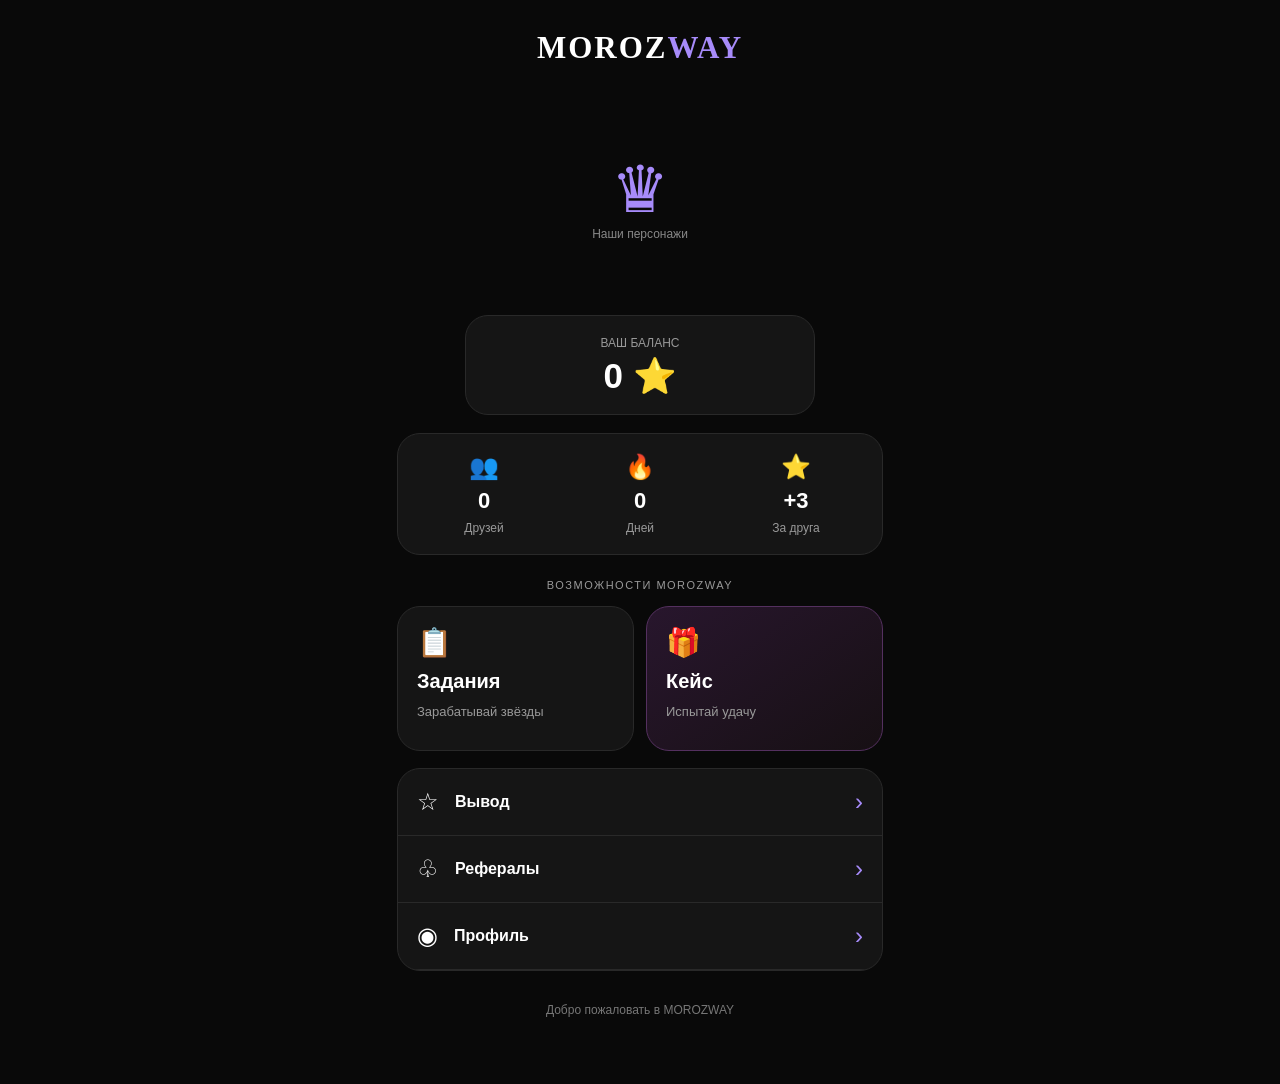
==== index.html @ a5d2dace "Fix GitHub Pages root" ====
<!DOCTYPE html>
<html lang="ru">
<head>
  <meta charset="UTF-8">
  <meta name="viewport" content="width=device-width, initial-scale=1">
  <meta name="theme-color" content="#090909">
  <title>MOROZWAY</title>
  <link rel="stylesheet" href="static/style.css">
</head>
<body>
  <main class="app">
    <header class="brand">MOROZ<span>WAY</span></header>

    <section class="hero">
      <img src="static/mascots.png" alt="MOROZWAY" onerror="this.style.display='none'">
      <div class="placeholder">♛<small>Наши персонажи</small></div>
    </section>

    <section class="balance card">
      <small>ВАШ БАЛАНС</small>
      <div class="amount">0 ⭐</div>
    </section>

    <section class="stats card">
      <div>👥<b>0</b><small>Друзей</small></div>
      <div>🔥<b>0</b><small>Дней</small></div>
      <div>⭐<b>+3</b><small>За друга</small></div>
    </section>

    <p class="section-title">ВОЗМОЖНОСТИ MOROZWAY</p>

    <section class="tiles">
      <button onclick="showSection('Задания')">
        📋<b>Задания</b><small>Зарабатывай звёзды</small>
      </button>
      <button onclick="showSection('Кейс')">
        🎁<b>Кейс</b><small>Испытай удачу</small>
      </button>
    </section>

    <section class="links card">
      <button onclick="showSection('Вывод')">☆ <b>Вывод</b><span>›</span></button>
      <button onclick="showSection('Рефералы')">♧ <b>Рефералы</b><span>›</span></button>
      <button onclick="showSection('Профиль')">◉ <b>Профиль</b><span>›</span></button>
    </section>

    <p id="notice">Добро пожаловать в MOROZWAY</p>
  </main>
  <script src="static/script.js"></script>
</body>
</html>
---- static/style.css ----
* {
  box-sizing: border-box;
}

body {
  margin: 0;
  background: #090909;
  color: #fff;
  font-family: -apple-system, BlinkMacSystemFont, sans-serif;
}

.app {
  max-width: 520px;
  margin: auto;
  padding: 22px 17px 35px;
}

.brand {
  text-align: center;
  font-family: Georgia, serif;
  font-size: 31px;
  font-weight: 900;
  letter-spacing: 2px;
  margin: 8px 0;
}

.brand span {
  color: #a78bfa;
}

.hero {
  height: 245px;
  position: relative;
  display: flex;
  justify-content: center;
  align-items: center;
}

.hero img {
  width: 100%;
  height: 100%;
  object-fit: contain;
  position: relative;
  z-index: 2;
}

.placeholder {
  position: absolute;
  color: #a78bfa;
  font-size: 65px;
  text-align: center;
}

.placeholder small {
  display: block;
  font-size: 12px;
  color: #888;
}

.card, .tiles button {
  background: #151515;
  border: 1px solid #292929;
  border-radius: 23px;
}

.balance {
  width: 72%;
  margin: -4px auto 18px;
  padding: 17px;
  text-align: center;
  position: relative;
  z-index: 3;
}

.balance small, .stats small {
  color: #999;
  font-size: 12px;
}

.amount {
  font-size: 35px;
  font-weight: 800;
  margin-top: 5px;
}

.stats {
  display: grid;
  grid-template-columns: repeat(3, 1fr);
  padding: 19px 8px;
  text-align: center;
}

.stats div {
  display: flex;
  flex-direction: column;
  align-items: center;
  gap: 7px;
  font-size: 24px;
}

.stats b {
  font-size: 22px;
}

.section-title {
  color: #999;
  font-size: 11px;
  text-align: center;
  margin: 24px 0 15px;
  letter-spacing: 1.5px;
}

.tiles {
  display: grid;
  grid-template-columns: 1fr 1fr;
  gap: 12px;
}

.tiles button {
  min-height: 145px;
  padding: 19px;
  color: white;
  text-align: left;
  display: flex;
  flex-direction: column;
  gap: 11px;
  font-size: 28px;
}

.tiles button b {
  font-size: 20px;
}

.tiles button small {
  color: #999;
  font-size: 13px;
}

.tiles button:last-child {
  background: linear-gradient(145deg, #28162d, #171014);
  border-color: #54305f;
}

.links {
  margin-top: 17px;
  overflow: hidden;
}

.links button {
  width: 100%;
  padding: 19px;
  display: flex;
  align-items: center;
  gap: 16px;
  color: white;
  background: transparent;
  border: 0;
  border-bottom: 1px solid #292929;
  text-align: left;
  font-size: 24px;
}

.links button b {
  font-size: 16px;
  flex: 1;
}

.links button span {
  color: #a78bfa;
}

#notice {
  text-align: center;
  color: #777;
  font-size: 12px;
  padding: 20px;
}

.case-screen {
  margin-top: 24px;
  padding: 22px;
  text-align: center;
}

.case-screen h2 {
  margin-top: 24px;
  letter-spacing: 2px;
}

.back-button {
  display: block;
  background: transparent;
  color: white;
  border: none;
  font-size: 15px;
}

.roulette {
  display: flex;
  gap: 12px;
  overflow: hidden;
  margin: 28px 0;
  padding: 18px 0;
  border-top: 1px solid #393044;
  border-bottom: 1px solid #393044;
}

.roulette-item {
  flex: 0 0 85px;
  padding: 24px 5px;
  border-radius: 14px;
  background: #211b2b;
  font-weight: bold;
}

.spinning {
  animation: caseSpin 2.5s ease-in-out;
}

@keyframes caseSpin {
  from { transform: translateX(0); }
  to { transform: translateX(-180px); }
}

.open-case-button {
  width: 100%;
  padding: 17px;
  border: none;
  border-radius: 14px;
  color: white;
  background: #7543bd;
  font-weight: bold;
  font-size: 15px;
}

/* MOROZWAY CASE */
.case-screen {
  display: none;
  position: relative;
  margin-top: 20px;
  padding: 18px 0;
  background: #090909;
  color: #fff;
  text-align: center;
}

.case-screen h2 {
  font-size: 28px;
  margin: 20px 0;
}

.case-back {
  position: absolute;
  left: 0;
  top: 0;
  width: 52px;
  height: 52px;
  border: 1px solid #542034;
  border-radius: 15px;
  background: #100d10;
  color: white;
  font-size: 32px;
}

.case-brand {
  text-align: left;
  font-family: Georgia, serif;
  font-size: 29px;
  font-weight: bold;
  margin-top: 45px;
}

.case-brand span {
  color: #a52c4e;
}

.case-balance {
  position: absolute;
  right: 0;
  top: 105px;
  border: 1px solid #662039;
  border-radius: 13px;
  padding: 12px 20px;
  font-size: 20px;
  font-weight: bold;
}

.case-cost {
  margin: 30px 0 24px;
  color: #bbb;
  font-size: 16px;
  font-weight: bold;
}

.case-roulette {
  position: relative;
  overflow: hidden;
  border: 1px solid #542034;
  border-radius: 25px;
  padding: 28px 0;
  background: linear-gradient(110deg, #10090d, #1d0d15, #10090d);
  box-shadow: inset 0 0 25px #000;
}

.case-track {
  display: flex;
  gap: 12px;
  width: max-content;
  transform: translateX(0);
}

.case-prize {
  width: 130px;
  height: 175px;
  flex-shrink: 0;
  border-radius: 22px;
  border: 1px solid #512333;
  border-bottom: 5px solid #9b294e;
  background: linear-gradient(145deg, #301720, #160e12);
  display: flex;
  flex-direction: column;
  align-items: center;
  justify-content: center;
  gap: 16px;
  font-size: 49px;
}

.case-prize small {
  color: white;
  font-size: 15px;
  font-weight: bold;
}

.case-pointer {
  position: absolute;
  z-index: 3;
  left: 50%;
  top: 12px;
  bottom: 12px;
  width: 3px;
  background: #fff;
  border-radius: 5px;
  box-shadow: 0 0 8px #fff;
}

.case-screen h3 {
  text-align: left;
  margin: 35px 0 20px;
  font-size: 23px;
}

.case-odds {
  display: flex;
  justify-content: space-between;
  gap: 5px;
  overflow-x: auto;
  padding-bottom: 15px;
}

.case-odds div {
  display: flex;
  flex-direction: column;
  align-items: center;
  gap: 10px;
  font-size: 27px;
  min-width: 39px;
}

.case-odds b {
  font-size: 14px;
  color: #ccc;
}

.case-spin {
  width: 100%;
  height: 68px;
  margin-top: 15px;
  border: none;
  border-radius: 20px;
  background: #f3eee9;
  color: #171313;
  font-size: 21px;
  font-weight: bold;
}

.case-spin:disabled {
  opacity: .6;
}

#caseResult {
  min-height: 25px;
  font-size: 18px;
  font-weight: bold;
  margin-top: 20px;
}
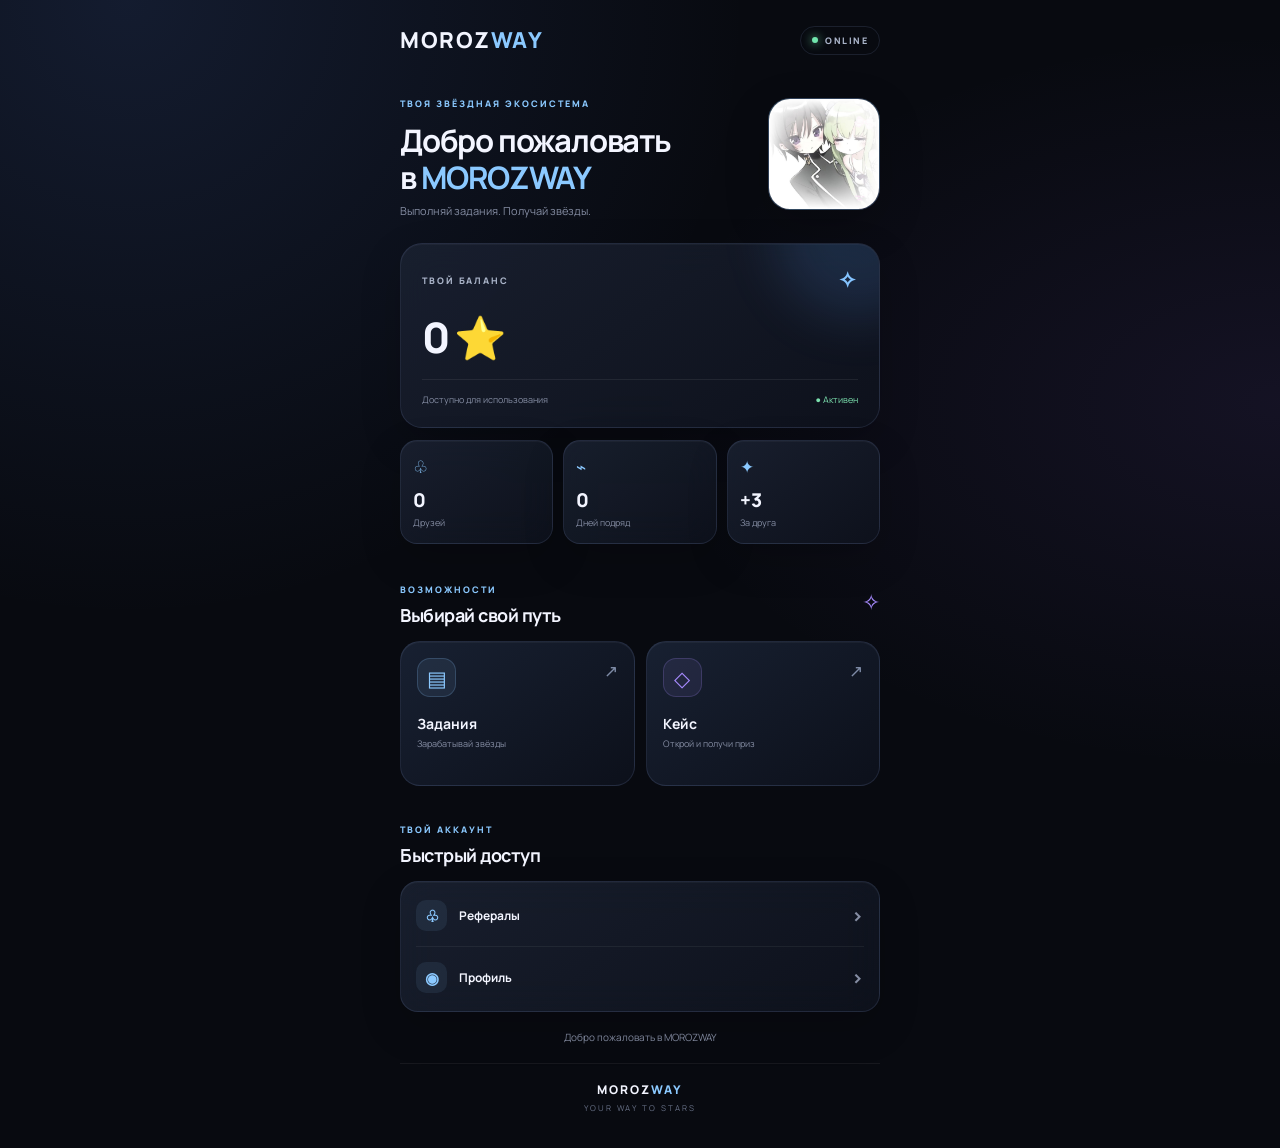
==== commit 0673a106: "Redesign MOROZWAY mini app" ====
--- a/index.html
+++ b/index.html
@@ -2,50 +2,117 @@
 <html lang="ru">
 <head>
   <meta charset="UTF-8">
-  <meta name="viewport" content="width=device-width, initial-scale=1">
-  <meta name="theme-color" content="#090909">
+  <meta name="viewport" content="width=device-width, initial-scale=1, maximum-scale=1, user-scalable=no">
+  <meta name="theme-color" content="#080a10">
   <title>MOROZWAY</title>
+  <link rel="preconnect" href="https://fonts.googleapis.com">
+  <link rel="preconnect" href="https://fonts.gstatic.com" crossorigin>
+  <link href="https://fonts.googleapis.com/css2?family=Manrope:wght@400;500;600;700;800&display=swap" rel="stylesheet">
   <link rel="stylesheet" href="static/style.css">
+  <script src="https://telegram.org/js/telegram-web-app.js"></script>
 </head>
 <body>
   <main class="app">
-    <header class="brand">MOROZ<span>WAY</span></header>
+    <header class="topbar">
+      <div class="brand">MOROZ<span>WAY</span></div>
+      <div class="online"><i></i> ONLINE</div>
+    </header>
 
-    <section class="hero">
-      <img src="static/mascots.png" alt="MOROZWAY" onerror="this.style.display='none'">
-      <div class="placeholder">♛<small>Наши персонажи</small></div>
+    <section class="welcome">
+      <div class="welcome-copy">
+        <span class="eyebrow">ТВОЯ ЗВЁЗДНАЯ ЭКОСИСТЕМА</span>
+        <h1>Добро пожаловать<br>в <span>MOROZWAY</span></h1>
+        <p>Выполняй задания. Получай звёзды.</p>
+      </div>
+      <div class="hero-symbol"><img src="static/mascots.jpg" alt="Лелуш и C.C."></div>
     </section>
 
     <section class="balance card">
-      <small>ВАШ БАЛАНС</small>
-      <div class="amount">0 ⭐</div>
+      <div class="balance-head">
+        <span>ТВОЙ БАЛАНС</span>
+        <span class="balance-icon">✧</span>
+      </div>
+      <div class="amount">0 <span>⭐</span></div>
+      <div class="balance-bottom">
+        <span>Доступно для использования</span>
+        <span class="balance-status">● Активен</span>
+      </div>
     </section>
 
-    <section class="stats card">
-      <div>👥<b>0</b><small>Друзей</small></div>
-      <div>🔥<b>0</b><small>Дней</small></div>
-      <div>⭐<b>+3</b><small>За друга</small></div>
+    <section class="stats">
+      <div class="stat card">
+        <span class="stat-icon">♧</span>
+        <b>0</b>
+        <small>Друзей</small>
+      </div>
+      <div class="stat card">
+        <span class="stat-icon">⌁</span>
+        <b>0</b>
+        <small>Дней подряд</small>
+      </div>
+      <div class="stat card">
+        <span class="stat-icon">✦</span>
+        <b>+3</b>
+        <small>За друга</small>
+      </div>
     </section>
 
-    <p class="section-title">ВОЗМОЖНОСТИ MOROZWAY</p>
+    <div class="section-heading">
+      <div>
+        <span class="eyebrow">ВОЗМОЖНОСТИ</span>
+        <h2>Выбирай свой путь</h2>
+      </div>
+      <span class="heading-mark">✧</span>
+    </div>
 
     <section class="tiles">
-      <button onclick="showSection('Задания')">
-        📋<b>Задания</b><small>Зарабатывай звёзды</small>
+      <button class="tile task-tile" onclick="showSection('Задания')">
+        <span class="tile-icon">▤</span>
+        <span class="tile-copy">
+          <b>Задания</b>
+          <small>Зарабатывай звёзды</small>
+        </span>
+        <span class="tile-arrow">↗</span>
       </button>
-      <button onclick="showSection('Кейс')">
-        🎁<b>Кейс</b><small>Испытай удачу</small>
+
+      <button class="tile case-tile" onclick="showSection('Кейс')">
+        <span class="tile-icon">◇</span>
+        <span class="tile-copy">
+          <b>Кейс</b>
+          <small>Открой и получи приз</small>
+        </span>
+        <span class="tile-arrow">↗</span>
       </button>
     </section>
 
+    <div class="section-heading secondary-heading">
+      <div>
+        <span class="eyebrow">ТВОЙ АККАУНТ</span>
+        <h2>Быстрый доступ</h2>
+      </div>
+    </div>
+
     <section class="links card">
-      <button onclick="showSection('Вывод')">☆ <b>Вывод</b><span>›</span></button>
-      <button onclick="showSection('Рефералы')">♧ <b>Рефералы</b><span>›</span></button>
-      <button onclick="showSection('Профиль')">◉ <b>Профиль</b><span>›</span></button>
+      <button onclick="openReferrals()">
+        <span class="link-icon">♧</span>
+        <span>Рефералы</span>
+        <span class="link-arrow">›</span>
+      </button>
+      <button onclick="openProfile()">
+        <span class="link-icon">◉</span>
+        <span>Профиль</span>
+        <span class="link-arrow">›</span>
+      </button>
     </section>
 
     <p id="notice">Добро пожаловать в MOROZWAY</p>
+
+    <footer class="footer">
+      <span>MOROZ<span>WAY</span></span>
+      <small>YOUR WAY TO STARS</small>
+    </footer>
   </main>
+
   <script src="static/script.js"></script>
 </body>
 </html>
--- a/static/style.css
+++ b/static/style.css
@@ -1,395 +1,348 @@
-* {
-  box-sizing: border-box;
-}
+@import url('https://fonts.googleapis.com/css2?family=Manrope:wght@400;500;600;700;800&display=swap');
+
+:root {
+  --bg: #080a10;
+  --panel: rgba(20, 25, 38, .78);
+  --line: rgba(160, 190, 255, .12);
+  --blue: #8bc9ff;
+  --purple: #a88bff;
+  --text: #f3f5ff;
+  --muted: #858da3;
+}
+
+* { box-sizing: border-box; }
 
 body {
   margin: 0;
-  background: #090909;
-  color: #fff;
-  font-family: -apple-system, BlinkMacSystemFont, sans-serif;
-}
+  min-height: 100vh;
+  color: var(--text);
+  background:
+    radial-gradient(ellipse at 10% 0%, rgba(80, 120, 210, .16), transparent 38%),
+    radial-gradient(ellipse at 100% 35%, rgba(130, 90, 210, .10), transparent 35%),
+    var(--bg);
+  font-family: 'Manrope', sans-serif;
+  -webkit-tap-highlight-color: transparent;
+}
+
+button { font: inherit; color: inherit; }
 
 .app {
-  max-width: 520px;
-  margin: auto;
-  padding: 22px 17px 35px;
+  width: min(100% - 32px, 480px);
+  margin: 0 auto;
+  padding: 25px 0 35px;
+}
+
+.topbar {
+  display: flex;
+  align-items: center;
+  justify-content: space-between;
+  margin-bottom: 35px;
 }
 
 .brand {
+  font-size: 22px;
+  font-weight: 800;
+  letter-spacing: 1.5px;
+}
+.brand span, .footer span span { color: var(--blue); }
+
+.online {
+  display: flex;
+  align-items: center;
+  gap: 7px;
+  padding: 7px 11px;
+  border: 1px solid var(--line);
+  border-radius: 30px;
+  color: #aab4c9;
+  font-size: 9px;
+  font-weight: 800;
+  letter-spacing: 1.5px;
+}
+.online i {
+  width: 6px;
+  height: 6px;
+  border-radius: 50%;
+  background: #71e6ad;
+  box-shadow: 0 0 10px #71e6ad;
+}
+
+.welcome {
+  display: flex;
+  align-items: center;
+  justify-content: space-between;
+  margin-bottom: 25px;
+  min-height: 125px;
+}
+.eyebrow {
+  color: var(--blue);
+  font-size: 9px;
+  font-weight: 800;
+  letter-spacing: 2px;
+}
+.welcome h1 {
+  margin: 10px 0 7px;
+  font-size: clamp(24px, 7vw, 31px);
+  line-height: 1.2;
+  letter-spacing: -1.2px;
+}
+.welcome h1 span {
+  color: var(--blue);
+}
+.welcome p {
+  margin: 0;
+  color: var(--muted);
+  font-size: 11px;
+}
+.hero-symbol {
+  display: grid;
+  place-items: center;
+  width: 83px;
+  height: 83px;
+  flex: 0 0 83px;
+  margin-left: 10px;
+  border: 1px solid rgba(139, 201, 255, .22);
+  border-radius: 27px;
+  background: linear-gradient(145deg, rgba(139,201,255,.16), rgba(168,139,255,.08));
+  color: var(--blue);
+  font-size: 43px;
+  text-shadow: 0 0 25px rgba(139,201,255,.65);
+  box-shadow: 0 15px 45px rgba(0,0,0,.2), inset 0 1px rgba(255,255,255,.08);
+}
+
+.card {
+  border: 1px solid var(--line);
+  background: linear-gradient(145deg, rgba(26,33,49,.88), rgba(14,18,29,.88));
+  box-shadow: 0 15px 40px rgba(0,0,0,.17), inset 0 1px rgba(255,255,255,.035);
+  backdrop-filter: blur(18px);
+  -webkit-backdrop-filter: blur(18px);
+}
+
+.balance {
+  position: relative;
+  overflow: hidden;
+  padding: 21px;
+  border-radius: 22px;
+}
+.balance::after {
+  content: "";
+  position: absolute;
+  width: 170px;
+  height: 170px;
+  right: -65px;
+  top: -95px;
+  border-radius: 50%;
+  background: rgba(95,164,255,.14);
+  filter: blur(25px);
+  pointer-events: none;
+}
+.balance-head, .balance-bottom {
+  display: flex;
+  align-items: center;
+  justify-content: space-between;
+}
+.balance-head {
+  color: #aab4c9;
+  font-size: 9px;
+  font-weight: 800;
+  letter-spacing: 2px;
+}
+.balance-icon {
+  color: var(--blue);
+  font-size: 22px;
+}
+.amount {
+  margin: 13px 0;
+  font-size: 42px;
+  font-weight: 800;
+  letter-spacing: -2px;
+}
+.amount span { font-size: 28px; }
+.balance-bottom {
+  padding-top: 13px;
+  border-top: 1px solid rgba(255,255,255,.07);
+  color: var(--muted);
+  font-size: 9px;
+}
+.balance-status { color: #7ce0ae; }
+
+.stats {
+  display: grid;
+  grid-template-columns: repeat(3, 1fr);
+  gap: 10px;
+  margin: 12px 0 32px;
+}
+.stat {
+  display: flex;
+  flex-direction: column;
+  align-items: flex-start;
+  padding: 14px 12px;
+  border-radius: 17px;
+}
+.stat-icon {
+  color: var(--blue);
+  font-size: 17px;
+  margin-bottom: 9px;
+}
+.stat b {
+  font-size: 19px;
+  font-weight: 800;
+}
+.stat small {
+  margin-top: 3px;
+  color: var(--muted);
+  font-size: 9px;
+}
+
+.section-heading {
+  display: flex;
+  justify-content: space-between;
+  align-items: center;
+  margin-bottom: 14px;
+}
+.section-heading h2 {
+  margin: 5px 0 0;
+  font-size: 18px;
+  letter-spacing: -.5px;
+}
+.heading-mark { color: var(--purple); font-size: 22px; }
+
+.tiles {
+  display: grid;
+  grid-template-columns: 1fr 1fr;
+  gap: 11px;
+}
+.tile {
+  position: relative;
+  display: flex;
+  flex-direction: column;
+  align-items: flex-start;
+  min-height: 145px;
+  padding: 16px;
+  overflow: hidden;
+  border: 1px solid var(--line);
+  border-radius: 20px;
+  text-align: left;
+  background: linear-gradient(145deg, rgba(25,34,52,.95), rgba(13,17,28,.95));
+  box-shadow: inset 0 1px rgba(255,255,255,.04);
+  cursor: pointer;
+  transition: transform .18s, border-color .18s;
+}
+.tile:active { transform: scale(.97); }
+.tile-icon {
+  display: grid;
+  place-items: center;
+  width: 39px;
+  height: 39px;
+  margin-bottom: 17px;
+  border: 1px solid rgba(139,201,255,.2);
+  border-radius: 13px;
+  background: rgba(139,201,255,.09);
+  color: var(--blue);
+  font-size: 21px;
+}
+.case-tile .tile-icon {
+  color: var(--purple);
+  border-color: rgba(168,139,255,.2);
+  background: rgba(168,139,255,.09);
+}
+.tile-copy { display: flex; flex-direction: column; gap: 4px; }
+.tile-copy b { font-size: 14px; }
+.tile-copy small { color: var(--muted); font-size: 9px; }
+.tile-arrow {
+  position: absolute;
+  top: 17px;
+  right: 16px;
+  color: #7e8ba6;
+  font-size: 17px;
+}
+
+.secondary-heading { margin-top: 30px; }
+
+.links {
+  padding: 3px 15px;
+  border-radius: 18px;
+}
+.links button {
+  display: flex;
+  align-items: center;
+  gap: 12px;
+  width: 100%;
+  padding: 15px 0;
+  border: 0;
+  border-bottom: 1px solid rgba(255,255,255,.06);
+  background: transparent;
+  text-align: left;
+  font-size: 12px;
+  font-weight: 700;
+  cursor: pointer;
+}
+.links button:last-child { border-bottom: 0; }
+.link-icon {
+  display: grid;
+  place-items: center;
+  width: 31px;
+  height: 31px;
+  border-radius: 10px;
+  background: rgba(139,201,255,.09);
+  color: var(--blue);
+  font-size: 16px;
+}
+.link-arrow {
+  margin-left: auto;
+  color: var(--muted);
+  font-size: 20px;
+}
+
+#notice {
+  min-height: 15px;
+  margin: 18px 0;
+  color: var(--muted);
   text-align: center;
-  font-family: Georgia, serif;
-  font-size: 31px;
-  font-weight: 900;
+  font-size: 10px;
+}
+
+.footer {
+  display: flex;
+  flex-direction: column;
+  align-items: center;
+  gap: 4px;
+  padding: 17px 0 0;
+  border-top: 1px solid rgba(255,255,255,.06);
+}
+.footer > span {
+  font-size: 12px;
+  font-weight: 800;
   letter-spacing: 2px;
-  margin: 8px 0;
-}
-
-.brand span {
-  color: #a78bfa;
-}
-
-.hero {
-  height: 245px;
-  position: relative;
-  display: flex;
-  justify-content: center;
-  align-items: center;
-}
-
-.hero img {
+}
+.footer small {
+  color: #687187;
+  font-size: 8px;
+  letter-spacing: 2px;
+}
+
+/* Общие стили динамических экранов */
+#caseScreen, #profileScreen, #referralScreen, #tasksScreen, #commentTaskScreen {
+  color: var(--text);
+  font-family: 'Manrope', sans-serif;
+}
+#caseScreen button, #profileScreen button,
+#referralScreen button, #tasksScreen button,
+#commentTaskScreen button {
+  font-family: inherit;
+}
+
+.hero-symbol {
+  width: 112px;
+  height: 112px;
+  flex-basis: 112px;
+  overflow: hidden;
+  padding: 0;
+  border-radius: 22px;
+}
+
+.hero-symbol img {
   width: 100%;
   height: 100%;
-  object-fit: contain;
-  position: relative;
-  z-index: 2;
-}
-
-.placeholder {
-  position: absolute;
-  color: #a78bfa;
-  font-size: 65px;
-  text-align: center;
-}
-
-.placeholder small {
+  object-fit: cover;
   display: block;
-  font-size: 12px;
-  color: #888;
-}
-
-.card, .tiles button {
-  background: #151515;
-  border: 1px solid #292929;
-  border-radius: 23px;
-}
-
-.balance {
-  width: 72%;
-  margin: -4px auto 18px;
-  padding: 17px;
-  text-align: center;
-  position: relative;
-  z-index: 3;
-}
-
-.balance small, .stats small {
-  color: #999;
-  font-size: 12px;
-}
-
-.amount {
-  font-size: 35px;
-  font-weight: 800;
-  margin-top: 5px;
-}
-
-.stats {
-  display: grid;
-  grid-template-columns: repeat(3, 1fr);
-  padding: 19px 8px;
-  text-align: center;
-}
-
-.stats div {
-  display: flex;
-  flex-direction: column;
-  align-items: center;
-  gap: 7px;
-  font-size: 24px;
-}
-
-.stats b {
-  font-size: 22px;
-}
-
-.section-title {
-  color: #999;
-  font-size: 11px;
-  text-align: center;
-  margin: 24px 0 15px;
-  letter-spacing: 1.5px;
-}
-
-.tiles {
-  display: grid;
-  grid-template-columns: 1fr 1fr;
-  gap: 12px;
-}
-
-.tiles button {
-  min-height: 145px;
-  padding: 19px;
-  color: white;
-  text-align: left;
-  display: flex;
-  flex-direction: column;
-  gap: 11px;
-  font-size: 28px;
-}
-
-.tiles button b {
-  font-size: 20px;
-}
-
-.tiles button small {
-  color: #999;
-  font-size: 13px;
-}
-
-.tiles button:last-child {
-  background: linear-gradient(145deg, #28162d, #171014);
-  border-color: #54305f;
-}
-
-.links {
-  margin-top: 17px;
-  overflow: hidden;
-}
-
-.links button {
-  width: 100%;
-  padding: 19px;
-  display: flex;
-  align-items: center;
-  gap: 16px;
-  color: white;
-  background: transparent;
-  border: 0;
-  border-bottom: 1px solid #292929;
-  text-align: left;
-  font-size: 24px;
-}
-
-.links button b {
-  font-size: 16px;
-  flex: 1;
-}
-
-.links button span {
-  color: #a78bfa;
-}
-
-#notice {
-  text-align: center;
-  color: #777;
-  font-size: 12px;
-  padding: 20px;
-}
-
-.case-screen {
-  margin-top: 24px;
-  padding: 22px;
-  text-align: center;
-}
-
-.case-screen h2 {
-  margin-top: 24px;
-  letter-spacing: 2px;
-}
-
-.back-button {
-  display: block;
-  background: transparent;
-  color: white;
-  border: none;
-  font-size: 15px;
-}
-
-.roulette {
-  display: flex;
-  gap: 12px;
-  overflow: hidden;
-  margin: 28px 0;
-  padding: 18px 0;
-  border-top: 1px solid #393044;
-  border-bottom: 1px solid #393044;
-}
-
-.roulette-item {
-  flex: 0 0 85px;
-  padding: 24px 5px;
-  border-radius: 14px;
-  background: #211b2b;
-  font-weight: bold;
-}
-
-.spinning {
-  animation: caseSpin 2.5s ease-in-out;
-}
-
-@keyframes caseSpin {
-  from { transform: translateX(0); }
-  to { transform: translateX(-180px); }
-}
-
-.open-case-button {
-  width: 100%;
-  padding: 17px;
-  border: none;
-  border-radius: 14px;
-  color: white;
-  background: #7543bd;
-  font-weight: bold;
-  font-size: 15px;
-}
-
-/* MOROZWAY CASE */
-.case-screen {
-  display: none;
-  position: relative;
-  margin-top: 20px;
-  padding: 18px 0;
-  background: #090909;
-  color: #fff;
-  text-align: center;
-}
-
-.case-screen h2 {
-  font-size: 28px;
-  margin: 20px 0;
-}
-
-.case-back {
-  position: absolute;
-  left: 0;
-  top: 0;
-  width: 52px;
-  height: 52px;
-  border: 1px solid #542034;
-  border-radius: 15px;
-  background: #100d10;
-  color: white;
-  font-size: 32px;
-}
-
-.case-brand {
-  text-align: left;
-  font-family: Georgia, serif;
-  font-size: 29px;
-  font-weight: bold;
-  margin-top: 45px;
-}
-
-.case-brand span {
-  color: #a52c4e;
-}
-
-.case-balance {
-  position: absolute;
-  right: 0;
-  top: 105px;
-  border: 1px solid #662039;
-  border-radius: 13px;
-  padding: 12px 20px;
-  font-size: 20px;
-  font-weight: bold;
-}
-
-.case-cost {
-  margin: 30px 0 24px;
-  color: #bbb;
-  font-size: 16px;
-  font-weight: bold;
-}
-
-.case-roulette {
-  position: relative;
-  overflow: hidden;
-  border: 1px solid #542034;
-  border-radius: 25px;
-  padding: 28px 0;
-  background: linear-gradient(110deg, #10090d, #1d0d15, #10090d);
-  box-shadow: inset 0 0 25px #000;
-}
-
-.case-track {
-  display: flex;
-  gap: 12px;
-  width: max-content;
-  transform: translateX(0);
-}
-
-.case-prize {
-  width: 130px;
-  height: 175px;
-  flex-shrink: 0;
-  border-radius: 22px;
-  border: 1px solid #512333;
-  border-bottom: 5px solid #9b294e;
-  background: linear-gradient(145deg, #301720, #160e12);
-  display: flex;
-  flex-direction: column;
-  align-items: center;
-  justify-content: center;
-  gap: 16px;
-  font-size: 49px;
-}
-
-.case-prize small {
-  color: white;
-  font-size: 15px;
-  font-weight: bold;
-}
-
-.case-pointer {
-  position: absolute;
-  z-index: 3;
-  left: 50%;
-  top: 12px;
-  bottom: 12px;
-  width: 3px;
-  background: #fff;
-  border-radius: 5px;
-  box-shadow: 0 0 8px #fff;
-}
-
-.case-screen h3 {
-  text-align: left;
-  margin: 35px 0 20px;
-  font-size: 23px;
-}
-
-.case-odds {
-  display: flex;
-  justify-content: space-between;
-  gap: 5px;
-  overflow-x: auto;
-  padding-bottom: 15px;
-}
-
-.case-odds div {
-  display: flex;
-  flex-direction: column;
-  align-items: center;
-  gap: 10px;
-  font-size: 27px;
-  min-width: 39px;
-}
-
-.case-odds b {
-  font-size: 14px;
-  color: #ccc;
-}
-
-.case-spin {
-  width: 100%;
-  height: 68px;
-  margin-top: 15px;
-  border: none;
-  border-radius: 20px;
-  background: #f3eee9;
-  color: #171313;
-  font-size: 21px;
-  font-weight: bold;
-}
-
-.case-spin:disabled {
-  opacity: .6;
-}
-
-#caseResult {
-  min-height: 25px;
-  font-size: 18px;
-  font-weight: bold;
-  margin-top: 20px;
-}
+}
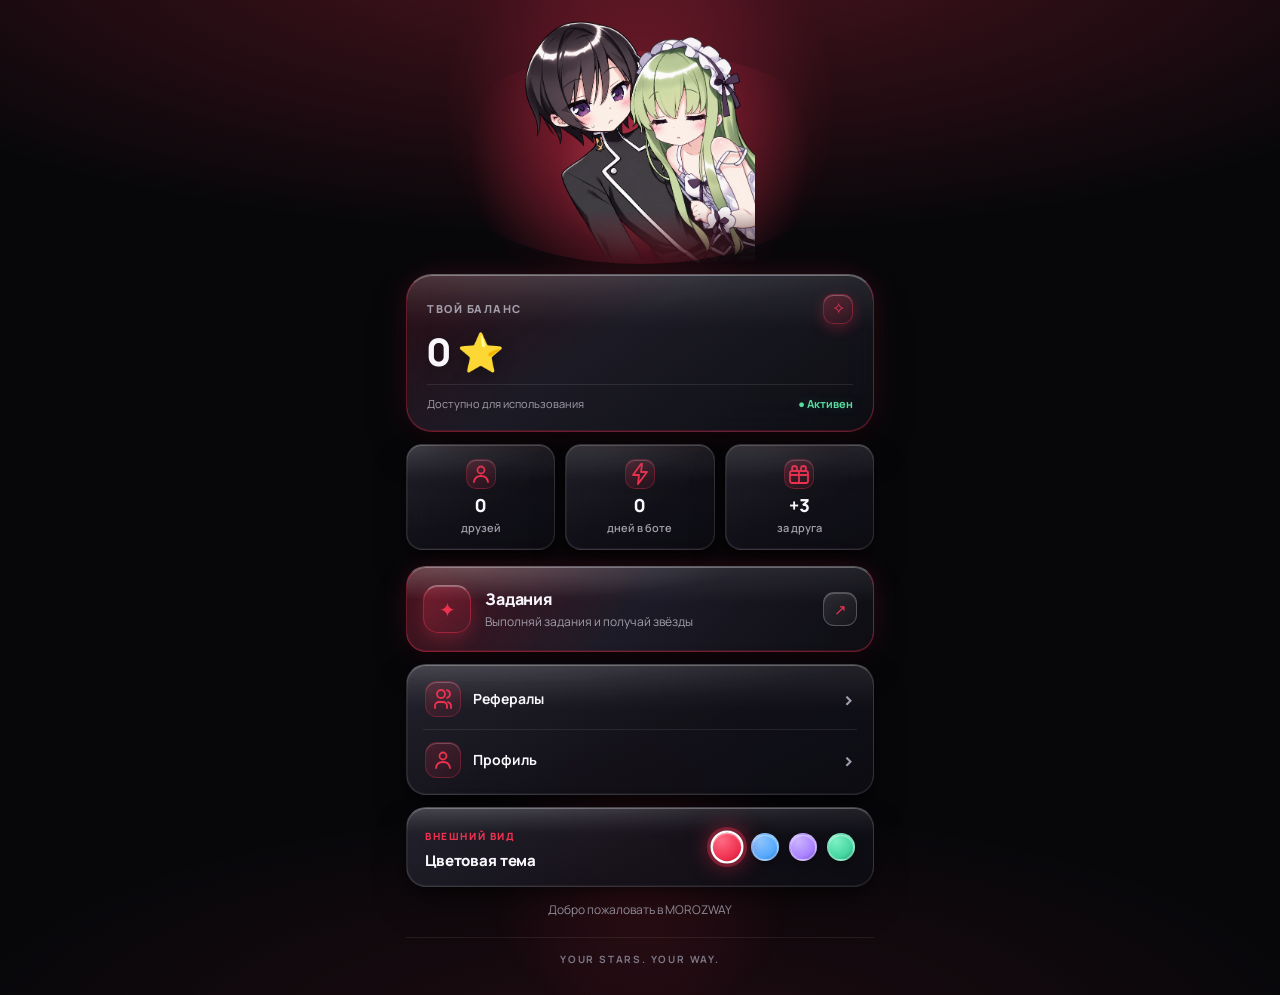
==== commit 71ef8531: "Connect Telegram Mini App and improve interface" ====
--- a/index.html
+++ b/index.html
@@ -3,7 +3,7 @@
 <head>
   <meta charset="UTF-8">
   <meta name="viewport" content="width=device-width, initial-scale=1, maximum-scale=1, user-scalable=no">
-  <meta name="theme-color" content="#080a10">
+  <meta name="theme-color" content="#09090c">
   <title>MOROZWAY</title>
   <link rel="preconnect" href="https://fonts.googleapis.com">
   <link rel="preconnect" href="https://fonts.gstatic.com" crossorigin>
@@ -12,107 +12,72 @@
   <script src="https://telegram.org/js/telegram-web-app.js"></script>
 </head>
 <body>
+  <div class="ambient ambient-one" aria-hidden="true"></div>
+  <div class="ambient ambient-two" aria-hidden="true"></div>
+  <div id="snowfield" aria-hidden="true"></div>
+
   <main class="app">
-    <header class="topbar">
-      <div class="brand">MOROZ<span>WAY</span></div>
-      <div class="online"><i></i> ONLINE</div>
-    </header>
 
-    <section class="welcome">
-      <div class="welcome-copy">
-        <span class="eyebrow">ТВОЯ ЗВЁЗДНАЯ ЭКОСИСТЕМА</span>
-        <h1>Добро пожаловать<br>в <span>MOROZWAY</span></h1>
-        <p>Выполняй задания. Получай звёзды.</p>
-      </div>
-      <div class="hero-symbol"><img src="static/mascots.jpg" alt="Лелуш и C.C."></div>
+
+
+    <section class="hero">
+      <div class="hero-glow"></div>
+      <img class="hero-mascots" src="static/mascots.png" alt="Персонажи">
+
     </section>
 
-    <section class="balance card">
-      <div class="balance-head">
-        <span>ТВОЙ БАЛАНС</span>
-        <span class="balance-icon">✧</span>
-      </div>
+
+    <section class="balance card reveal">
+      <div class="balance-head"><span>ТВОЙ БАЛАНС</span><span class="balance-icon">✧</span></div>
       <div class="amount">0 <span>⭐</span></div>
-      <div class="balance-bottom">
-        <span>Доступно для использования</span>
-        <span class="balance-status">● Активен</span>
-      </div>
+      <div class="balance-bottom"><span>Доступно для использования</span><span class="balance-status">● Активен</span></div>
     </section>
 
-    <section class="stats">
-      <div class="stat card">
-        <span class="stat-icon">♧</span>
-        <b>0</b>
-        <small>Друзей</small>
-      </div>
-      <div class="stat card">
-        <span class="stat-icon">⌁</span>
-        <b>0</b>
-        <small>Дней подряд</small>
-      </div>
-      <div class="stat card">
-        <span class="stat-icon">✦</span>
-        <b>+3</b>
-        <small>За друга</small>
-      </div>
+    <section class="stats reveal">
+      <div class="stat card"><span class="stat-icon"><svg viewBox="0 0 24 24" width="24" height="24" fill="none" stroke="currentColor" stroke-width="1.8" stroke-linecap="round" stroke-linejoin="round"><circle cx="12" cy="8" r="3.5"/><path d="M5 20c.5-4 3-6 7-6s6.5 2 7 6"/></svg></span><b>0</b><small>друзей</small></div>
+      <div class="stat card"><span class="stat-icon"><svg viewBox="0 0 24 24" width="24" height="24" fill="none" stroke="currentColor" stroke-width="1.8" stroke-linecap="round" stroke-linejoin="round"><path d="M13 2 5 13h6l-1 9 9-12h-6l1-8z"/></svg></span><b>0</b><small>дней в боте</small></div>
+      <div class="stat card"><span class="stat-icon"><svg viewBox="0 0 24 24" width="24" height="24" fill="none" stroke="currentColor" stroke-width="1.8" stroke-linecap="round" stroke-linejoin="round"><rect x="3" y="9" width="18" height="12" rx="2"/><path d="M12 9v12M3 13h18M12 9H7.5a2.5 2.5 0 1 1 2.5-2.5V9Zm0 0h4.5A2.5 2.5 0 1 0 14 6.5V9Z"/></svg></span><b>+3</b><small>за друга</small></div>
     </section>
 
-    <div class="section-heading">
-      <div>
-        <span class="eyebrow">ВОЗМОЖНОСТИ</span>
-        <h2>Выбирай свой путь</h2>
-      </div>
+    <div class="section-heading reveal" style="display:none">
+      <div><span class="eyebrow">ВОЗМОЖНОСТИ</span><h2>Выбирай свой путь</h2></div>
       <span class="heading-mark">✧</span>
     </div>
 
-    <section class="tiles">
+    <section class="tiles reveal">
       <button class="tile task-tile" onclick="showSection('Задания')">
-        <span class="tile-icon">▤</span>
+        <span class="tile-icon">✦</span>
         <span class="tile-copy">
           <b>Задания</b>
-          <small>Зарабатывай звёзды</small>
-        </span>
-        <span class="tile-arrow">↗</span>
-      </button>
-
-      <button class="tile case-tile" onclick="showSection('Кейс')">
-        <span class="tile-icon">◇</span>
-        <span class="tile-copy">
-          <b>Кейс</b>
-          <small>Открой и получи приз</small>
+          <small>Выполняй задания и получай звёзды</small>
         </span>
         <span class="tile-arrow">↗</span>
       </button>
     </section>
 
-    <div class="section-heading secondary-heading">
-      <div>
-        <span class="eyebrow">ТВОЙ АККАУНТ</span>
-        <h2>Быстрый доступ</h2>
+    <div class="section-heading secondary-heading reveal" style="display:none">
+      <div><span class="eyebrow">ТВОЙ АККАУНТ</span><h2>Быстрый доступ</h2></div>
+    </div>
+    <section class="links card reveal">
+      <button onclick="openReferrals()"><span class="link-icon"><svg viewBox="0 0 24 24" width="24" height="24" fill="none" stroke="currentColor" stroke-width="1.8" stroke-linecap="round" stroke-linejoin="round"><path d="M16 21v-2a4 4 0 0 0-4-4H8a4 4 0 0 0-4 4v2"/><circle cx="10" cy="7" r="4"/><path d="M20 21v-2a4 4 0 0 0-3-3.87M16 3.13a4 4 0 0 1 0 7.75"/></svg></span><span>Рефералы</span><span class="link-arrow">›</span></button>
+      <button onclick="openProfile()"><span class="link-icon"><svg viewBox="0 0 24 24" width="24" height="24" fill="none" stroke="currentColor" stroke-width="1.8" stroke-linecap="round" stroke-linejoin="round"><circle cx="12" cy="8" r="3.5"/><path d="M5 20c.5-4 3-6 7-6s6.5 2 7 6"/></svg></span><span>Профиль</span><span class="link-arrow">›</span></button>
+    </section>
+
+    <section class="theme-panel card reveal">
+      <div><span class="eyebrow">ВНЕШНИЙ ВИД</span><h2>Цветовая тема</h2></div>
+      <div class="theme-options" role="group" aria-label="Цветовая тема">
+        <button class="theme-dot is-active" data-theme="red" aria-label="Красная"></button>
+        <button class="theme-dot" data-theme="blue" aria-label="Синяя"></button>
+        <button class="theme-dot" data-theme="purple" aria-label="Фиолетовая"></button>
+        <button class="theme-dot" data-theme="emerald" aria-label="Изумрудная"></button>
       </div>
-    </div>
-
-    <section class="links card">
-      <button onclick="openReferrals()">
-        <span class="link-icon">♧</span>
-        <span>Рефералы</span>
-        <span class="link-arrow">›</span>
-      </button>
-      <button onclick="openProfile()">
-        <span class="link-icon">◉</span>
-        <span>Профиль</span>
-        <span class="link-arrow">›</span>
-      </button>
     </section>
 
     <p id="notice">Добро пожаловать в MOROZWAY</p>
-
-    <footer class="footer">
-      <span>MOROZ<span>WAY</span></span>
-      <small>YOUR WAY TO STARS</small>
-    </footer>
+    <footer class="footer"><small>YOUR STARS. YOUR WAY.</small></footer>
   </main>
 
   <script src="static/script.js"></script>
+  <script src="static/experience.js"></script>
 </body>
 </html>
--- a/static/style.css
+++ b/static/style.css
@@ -1,304 +1,742 @@
-@import url('https://fonts.googleapis.com/css2?family=Manrope:wght@400;500;600;700;800&display=swap');
-
 :root {
-  --bg: #080a10;
-  --panel: rgba(20, 25, 38, .78);
-  --line: rgba(160, 190, 255, .12);
-  --blue: #8bc9ff;
-  --purple: #a88bff;
-  --text: #f3f5ff;
-  --muted: #858da3;
-}
-
-* { box-sizing: border-box; }
+  --bg: #07070a;
+  --surface: rgba(18, 18, 24, 0.9);
+  --surface-elevated: rgba(29, 28, 37, 0.95);
+  --glass-base: linear-gradient(155deg, rgba(36, 35, 46, 0.72) 0%, rgba(16, 16, 22, 0.82) 55%, rgba(11, 11, 16, 0.88) 100%);
+  --glass-elevated: linear-gradient(155deg, rgba(44, 43, 56, 0.78) 0%, rgba(20, 19, 27, 0.86) 55%, rgba(13, 13, 19, 0.92) 100%);
+  --line: rgba(255, 255, 255, 0.11);
+  --line-strong: rgba(255, 255, 255, 0.22);
+  --glass-top: rgba(255, 255, 255, 0.28);
+  --glass-bottom: rgba(255, 255, 255, 0.05);
+  --accent: #ef3150;
+  --accent-rgb: 239, 49, 80;
+  --glow: rgba(239, 49, 80, 0.34);
+  --text: #f8f6fa;
+  --muted: #a39eab;
+  --success: #58dfa0;
+  --radius-xl: 26px;
+  --radius-lg: 20px;
+  --radius-md: 16px;
+  --radius-sm: 12px;
+  --ease: cubic-bezier(0.22, 1, 0.36, 1);
+  --ease-spring: cubic-bezier(0.34, 1.32, 0.64, 1);
+}
+
+:root[data-theme="blue"] {
+  --accent: #56aaff;
+  --accent-rgb: 86, 170, 255;
+  --glow: rgba(86, 170, 255, 0.34);
+}
+
+:root[data-theme="purple"] {
+  --accent: #aa83ff;
+  --accent-rgb: 170, 131, 255;
+  --glow: rgba(170, 131, 255, 0.34);
+}
+
+:root[data-theme="emerald"] {
+  --accent: #45d6a1;
+  --accent-rgb: 69, 214, 161;
+  --glow: rgba(69, 214, 161, 0.32);
+}
+
+*,
+*::before,
+*::after {
+  box-sizing: border-box;
+}
+
+html {
+  min-height: 100%;
+  background: var(--bg);
+  -webkit-text-size-adjust: 100%;
+}
 
 body {
   margin: 0;
-  min-height: 100vh;
+  min-height: 100dvh;
+  overflow-x: clip;
   color: var(--text);
   background:
-    radial-gradient(ellipse at 10% 0%, rgba(80, 120, 210, .16), transparent 38%),
-    radial-gradient(ellipse at 100% 35%, rgba(130, 90, 210, .10), transparent 35%),
+    radial-gradient(ellipse 105% 44% at 50% -6%, rgba(var(--accent-rgb), 0.3), transparent 68%),
+    radial-gradient(ellipse 75% 32% at 50% 104%, rgba(var(--accent-rgb), 0.1), transparent 72%),
     var(--bg);
-  font-family: 'Manrope', sans-serif;
+  font-family: 'Manrope', -apple-system, BlinkMacSystemFont, 'Segoe UI', Roboto, sans-serif;
+  line-height: 1.45;
   -webkit-tap-highlight-color: transparent;
-}
-
-button { font: inherit; color: inherit; }
-
+  transition: background-color 0.4s var(--ease);
+}
+
+button,
+input {
+  font: inherit;
+  color: inherit;
+}
+
+button {
+  touch-action: manipulation;
+  -webkit-appearance: none;
+}
+
+button:focus-visible,
+input:focus-visible {
+  outline: 2px solid var(--accent);
+  outline-offset: 2px;
+}
+
+/* Многослойное фоновое свечение без тяжёлых blur-фильтров */
+.ambient {
+  position: fixed;
+  z-index: 0;
+  pointer-events: none;
+  border-radius: 50%;
+  transition: background 0.45s var(--ease);
+}
+
+.ambient-one {
+  width: 390px;
+  height: 390px;
+  top: -85px;
+  left: 50%;
+  transform: translate3d(-50%, 0, 0);
+  background: radial-gradient(
+    circle,
+    rgba(var(--accent-rgb), 0.36) 0%,
+    rgba(var(--accent-rgb), 0.14) 44%,
+    rgba(var(--accent-rgb), 0.03) 64%,
+    transparent 74%
+  );
+  animation: ambientBreath 6.5s ease-in-out infinite alternate;
+}
+
+.ambient-two {
+  display: block;
+  width: 320px;
+  height: 320px;
+  bottom: -130px;
+  left: 50%;
+  transform: translate3d(-50%, 0, 0);
+  background: radial-gradient(
+    circle,
+    rgba(var(--accent-rgb), 0.14) 0%,
+    transparent 70%
+  );
+}
+
+/* Равномерный многослойный снегопад по всему экрану */
+#snowfield {
+  position: fixed;
+  inset: 0;
+  z-index: 1;
+  pointer-events: none;
+  overflow: hidden;
+  contain: strict;
+}
+
+.snowflake {
+  position: absolute;
+  top: -16px;
+  border-radius: 50%;
+  pointer-events: none;
+  will-change: transform;
+  animation: snowFall var(--dur, 16s) linear var(--delay, 0s) infinite;
+}
+
+.snowflake i {
+  display: block;
+  width: 100%;
+  height: 100%;
+  border-radius: inherit;
+  background: #ffffff;
+  opacity: var(--o, 0.55);
+  animation: snowDrift var(--drift-dur, 5s) ease-in-out var(--drift-delay, 0s) infinite alternate;
+}
+
+/* Дальний слой: мелкие, спокойные и более мягкие снежинки */
+.snowflake--far i {
+  background: rgba(235, 240, 255, 0.88);
+}
+
+/* Средний слой: чёткие снежинки средней скорости */
+.snowflake--mid i {
+  background: #ffffff;
+}
+
+/* Ближний слой: крупнее, ярче и динамичнее */
+.snowflake--near i {
+  background: #ffffff;
+  box-shadow: 0 0 0 1.5px rgba(255, 255, 255, 0.18);
+}
+
+/* Основной контейнер внутри .app */
 .app {
-  width: min(100% - 32px, 480px);
+  position: relative;
+  z-index: 2;
+  width: min(100% - 32px, 468px);
   margin: 0 auto;
-  padding: 25px 0 35px;
-}
-
-.topbar {
-  display: flex;
-  align-items: center;
-  justify-content: space-between;
-  margin-bottom: 35px;
-}
-
-.brand {
-  font-size: 22px;
+  padding:
+    max(16px, env(safe-area-inset-top))
+    0
+    max(28px, calc(env(safe-area-inset-bottom) + 18px));
+}
+
+.eyebrow {
+  display: inline-block;
+  color: var(--accent);
+  font-size: 10px;
   font-weight: 800;
-  letter-spacing: 1.5px;
-}
-.brand span, .footer span span { color: var(--blue); }
-
-.online {
-  display: flex;
-  align-items: center;
-  gap: 7px;
-  padding: 7px 11px;
+  letter-spacing: 0.16em;
+  text-transform: uppercase;
+  transition: color 0.35s var(--ease);
+}
+
+/* Liquid Glass: многослойное стекло с преломлением, зеркальной кромкой и объёмом */
+.card {
+  position: relative;
+  overflow: hidden;
   border: 1px solid var(--line);
-  border-radius: 30px;
-  color: #aab4c9;
-  font-size: 9px;
-  font-weight: 800;
-  letter-spacing: 1.5px;
-}
-.online i {
-  width: 6px;
-  height: 6px;
+  border-top-color: rgba(255, 255, 255, 0.22);
+  border-radius: var(--radius-lg);
+  background: var(--glass-base);
+  box-shadow:
+    0 18px 36px -8px rgba(0, 0, 0, 0.52),
+    0 4px 12px rgba(0, 0, 0, 0.28),
+    inset 0 1px 0 var(--glass-top),
+    inset 0 -1px 0 var(--glass-bottom),
+    inset 1px 0 0 rgba(255, 255, 255, 0.06);
+  transition:
+    transform 0.24s var(--ease-spring),
+    border-color 0.32s var(--ease),
+    box-shadow 0.32s var(--ease);
+  animation: cardAppear 0.45s var(--ease) both;
+}
+
+/* Внутреннее оптическое преломление и верхнее отражение */
+.card::before {
+  content: "";
+  position: absolute;
+  inset: 0;
+  border-radius: inherit;
+  background:
+    radial-gradient(120% 55% at 15% -10%, rgba(255, 255, 255, 0.14) 0%, rgba(255, 255, 255, 0.03) 48%, transparent 72%),
+    linear-gradient(180deg, rgba(255, 255, 255, 0.08) 0%, transparent 36%);
+  pointer-events: none;
+}
+
+@supports (backdrop-filter: blur(18px)) {
+  .balance,
+  .stat,
+  .tile,
+  .task-tile,
+  .links,
+  .theme-panel,
+  #caseScreen .card,
+  #profileScreen .card,
+  #referralScreen .card,
+  #tasksScreen .card,
+  #commentTaskScreen .card {
+    backdrop-filter: blur(18px) saturate(145%);
+    -webkit-backdrop-filter: blur(18px) saturate(145%);
+  }
+}
+
+/* 1. Верхняя часть с маскотами и многослойным свечением */
+.hero {
+  position: relative;
+  display: flex;
+  align-items: flex-end;
+  justify-content: center;
+  min-height: 248px;
+  margin-bottom: 10px;
+  isolation: isolate;
+  animation: cardAppear 0.42s var(--ease) both;
+}
+
+.hero-glow {
+  position: absolute;
+  z-index: 0;
+  width: 88%;
+  height: 86%;
+  bottom: 0;
+  left: 50%;
+  transform: translate3d(-50%, 0, 0);
   border-radius: 50%;
-  background: #71e6ad;
-  box-shadow: 0 0 10px #71e6ad;
-}
-
-.welcome {
-  display: flex;
-  align-items: center;
-  justify-content: space-between;
-  margin-bottom: 25px;
-  min-height: 125px;
-}
-.eyebrow {
-  color: var(--blue);
-  font-size: 9px;
-  font-weight: 800;
-  letter-spacing: 2px;
-}
-.welcome h1 {
-  margin: 10px 0 7px;
-  font-size: clamp(24px, 7vw, 31px);
-  line-height: 1.2;
-  letter-spacing: -1.2px;
-}
-.welcome h1 span {
-  color: var(--blue);
-}
-.welcome p {
-  margin: 0;
-  color: var(--muted);
-  font-size: 11px;
-}
-.hero-symbol {
-  display: grid;
-  place-items: center;
-  width: 83px;
-  height: 83px;
-  flex: 0 0 83px;
-  margin-left: 10px;
-  border: 1px solid rgba(139, 201, 255, .22);
-  border-radius: 27px;
-  background: linear-gradient(145deg, rgba(139,201,255,.16), rgba(168,139,255,.08));
-  color: var(--blue);
-  font-size: 43px;
-  text-shadow: 0 0 25px rgba(139,201,255,.65);
-  box-shadow: 0 15px 45px rgba(0,0,0,.2), inset 0 1px rgba(255,255,255,.08);
-}
-
-.card {
-  border: 1px solid var(--line);
-  background: linear-gradient(145deg, rgba(26,33,49,.88), rgba(14,18,29,.88));
-  box-shadow: 0 15px 40px rgba(0,0,0,.17), inset 0 1px rgba(255,255,255,.035);
-  backdrop-filter: blur(18px);
-  -webkit-backdrop-filter: blur(18px);
-}
-
+  background:
+    radial-gradient(circle at 50% 58%, rgba(255, 255, 255, 0.12) 0%, transparent 34%),
+    radial-gradient(
+      circle,
+      rgba(var(--accent-rgb), 0.5) 0%,
+      rgba(var(--accent-rgb), 0.18) 46%,
+      transparent 74%
+    );
+  pointer-events: none;
+  animation: heroGlowPulse 5.5s ease-in-out infinite alternate;
+  transition: background 0.4s var(--ease);
+}
+
+.hero-mascots {
+  position: relative;
+  z-index: 1;
+  display: block;
+  width: min(100%, 340px);
+  max-height: 244px;
+  height: auto;
+  object-fit: contain;
+  object-position: center bottom;
+  -webkit-mask-image: linear-gradient(to bottom, #000 78%, transparent 100%);
+  mask-image: linear-gradient(to bottom, #000 78%, transparent 100%);
+}
+
+/* 2. Карточка баланса: флагманское стекло с акцентным ореолом и световым бликом */
 .balance {
-  position: relative;
-  overflow: hidden;
-  padding: 21px;
-  border-radius: 22px;
-}
+  z-index: 2;
+  padding: 19px 20px;
+  border-radius: var(--radius-xl);
+  border-color: rgba(var(--accent-rgb), 0.36);
+  border-top-color: rgba(255, 255, 255, 0.32);
+  background:
+    linear-gradient(
+      145deg,
+      rgba(var(--accent-rgb), 0.16) 0%,
+      rgba(34, 33, 45, 0.78) 42%,
+      rgba(14, 14, 20, 0.88) 100%
+    );
+  box-shadow:
+    0 22px 42px -10px rgba(0, 0, 0, 0.6),
+    0 0 32px -6px rgba(var(--accent-rgb), 0.24),
+    inset 0 1px 0 rgba(255, 255, 255, 0.34),
+    inset 0 -1px 0 rgba(var(--accent-rgb), 0.18);
+  animation-delay: 0.05s;
+}
+
 .balance::after {
   content: "";
   position: absolute;
-  width: 170px;
-  height: 170px;
-  right: -65px;
-  top: -95px;
-  border-radius: 50%;
-  background: rgba(95,164,255,.14);
-  filter: blur(25px);
+  top: -20%;
+  bottom: -20%;
+  left: -80%;
+  width: 60%;
+  background: linear-gradient(
+    105deg,
+    transparent 0%,
+    rgba(255, 255, 255, 0.06) 35%,
+    rgba(255, 255, 255, 0.22) 50%,
+    rgba(var(--accent-rgb), 0.22) 60%,
+    transparent 100%
+  );
+  transform: skewX(-20deg);
   pointer-events: none;
-}
-.balance-head, .balance-bottom {
+  animation: glassSheen 6.5s var(--ease) infinite;
+}
+
+.balance-head,
+.balance-bottom {
+  position: relative;
+  z-index: 1;
   display: flex;
   align-items: center;
   justify-content: space-between;
-}
-.balance-head {
-  color: #aab4c9;
-  font-size: 9px;
+  gap: 8px;
+}
+
+.balance-head span:first-child {
+  color: var(--muted);
+  font-size: 11px;
   font-weight: 800;
-  letter-spacing: 2px;
-}
+  letter-spacing: 0.14em;
+}
+
 .balance-icon {
-  color: var(--blue);
-  font-size: 22px;
-}
+  display: inline-flex;
+  align-items: center;
+  justify-content: center;
+  width: 30px;
+  height: 30px;
+  border: 1px solid rgba(var(--accent-rgb), 0.35);
+  border-radius: 10px;
+  background: linear-gradient(145deg, rgba(var(--accent-rgb), 0.26), rgba(var(--accent-rgb), 0.1));
+  box-shadow:
+    0 4px 14px rgba(var(--accent-rgb), 0.28),
+    inset 0 1px 0 rgba(255, 255, 255, 0.26);
+  color: var(--accent);
+  font-size: 16px;
+  transition: background-color 0.35s var(--ease), color 0.35s var(--ease), box-shadow 0.35s var(--ease);
+}
+
 .amount {
-  margin: 13px 0;
-  font-size: 42px;
+  position: relative;
+  z-index: 1;
+  margin: 8px 0 12px;
+  font-size: 38px;
   font-weight: 800;
-  letter-spacing: -2px;
-}
-.amount span { font-size: 28px; }
+  line-height: 1.05;
+  letter-spacing: -0.03em;
+  font-variant-numeric: tabular-nums;
+  text-shadow: 0 2px 16px rgba(0, 0, 0, 0.35);
+  transition: transform 0.32s var(--ease-spring), color 0.32s var(--ease);
+}
+
+.amount span {
+  font-size: 28px;
+}
+
+.is-updated {
+  animation: valueBump 0.52s var(--ease-spring);
+}
+
 .balance-bottom {
-  padding-top: 13px;
-  border-top: 1px solid rgba(255,255,255,.07);
+  padding-top: 11px;
+  border-top: 1px solid rgba(255, 255, 255, 0.09);
   color: var(--muted);
-  font-size: 9px;
-}
-.balance-status { color: #7ce0ae; }
-
+  font-size: 11px;
+}
+
+.balance-status {
+  color: var(--success);
+  font-weight: 700;
+  text-shadow: 0 0 12px rgba(88, 223, 160, 0.28);
+}
+
+/* 3. Статистика: 3 объёмных стеклянных капсулы в ряд */
 .stats {
   display: grid;
-  grid-template-columns: repeat(3, 1fr);
+  grid-template-columns: repeat(3, minmax(0, 1fr));
   gap: 10px;
-  margin: 12px 0 32px;
-}
+  margin: 12px 0 16px;
+}
+
 .stat {
   display: flex;
   flex-direction: column;
-  align-items: flex-start;
-  padding: 14px 12px;
-  border-radius: 17px;
-}
+  align-items: center;
+  justify-content: center;
+  min-width: 0;
+  min-height: 94px;
+  padding: 14px 8px;
+  border-radius: var(--radius-md);
+  background: var(--glass-elevated);
+  text-align: center;
+  animation-delay: 0.1s;
+}
+
+.stat:active {
+  transform: scale(0.965);
+  border-color: rgba(var(--accent-rgb), 0.45);
+}
+
 .stat-icon {
-  color: var(--blue);
-  font-size: 17px;
-  margin-bottom: 9px;
-}
+  display: grid;
+  place-items: center;
+  width: 30px;
+  height: 30px;
+  margin-bottom: 6px;
+  border: 1px solid rgba(var(--accent-rgb), 0.28);
+  border-radius: 10px;
+  background: linear-gradient(145deg, rgba(var(--accent-rgb), 0.22), rgba(var(--accent-rgb), 0.08));
+  box-shadow: inset 0 1px 0 rgba(255, 255, 255, 0.22);
+  color: var(--accent);
+  font-size: 15px;
+  transition: background-color 0.35s var(--ease), color 0.35s var(--ease);
+}
+
 .stat b {
-  font-size: 19px;
+  font-size: 18px;
   font-weight: 800;
-}
+  line-height: 1.15;
+  font-variant-numeric: tabular-nums;
+  transition: transform 0.32s var(--ease-spring), color 0.32s var(--ease);
+}
+
 .stat small {
-  margin-top: 3px;
+  margin-top: 4px;
   color: var(--muted);
-  font-size: 9px;
-}
-
-.section-heading {
-  display: flex;
-  justify-content: space-between;
-  align-items: center;
-  margin-bottom: 14px;
-}
-.section-heading h2 {
-  margin: 5px 0 0;
-  font-size: 18px;
-  letter-spacing: -.5px;
-}
-.heading-mark { color: var(--purple); font-size: 22px; }
-
+  font-size: 11px;
+  font-weight: 600;
+  white-space: nowrap;
+  overflow: hidden;
+  text-overflow: ellipsis;
+  max-width: 100%;
+}
+
+/* 4. Основные действия: объёмная акцентная карточка «Задания» */
 .tiles {
   display: grid;
-  grid-template-columns: 1fr 1fr;
-  gap: 11px;
-}
-.tile {
-  position: relative;
-  display: flex;
-  flex-direction: column;
-  align-items: flex-start;
-  min-height: 145px;
+  grid-template-columns: minmax(0, 1fr);
+  gap: 12px;
+  animation: cardAppear 0.48s var(--ease) 0.14s both;
+}
+
+.tile,
+.task-tile {
+  position: relative;
+  overflow: hidden;
+  display: flex;
+  flex-direction: row;
+  align-items: center;
+  gap: 14px;
+  width: 100%;
+  min-height: 86px;
   padding: 16px;
-  overflow: hidden;
-  border: 1px solid var(--line);
-  border-radius: 20px;
+  border: 1px solid rgba(var(--accent-rgb), 0.4);
+  border-top-color: rgba(255, 255, 255, 0.3);
+  border-radius: var(--radius-lg);
+  background: linear-gradient(
+    130deg,
+    rgba(var(--accent-rgb), 0.28) 0%,
+    rgba(33, 31, 44, 0.88) 48%,
+    rgba(14, 14, 20, 0.94) 100%
+  );
+  box-shadow:
+    0 18px 34px -8px rgba(0, 0, 0, 0.52),
+    0 0 28px -4px rgba(var(--accent-rgb), 0.22),
+    inset 0 1px 0 rgba(255, 255, 255, 0.3),
+    inset 0 -1px 0 rgba(var(--accent-rgb), 0.16);
   text-align: left;
-  background: linear-gradient(145deg, rgba(25,34,52,.95), rgba(13,17,28,.95));
-  box-shadow: inset 0 1px rgba(255,255,255,.04);
   cursor: pointer;
-  transition: transform .18s, border-color .18s;
-}
-.tile:active { transform: scale(.97); }
+  transition:
+    transform 0.24s var(--ease-spring),
+    border-color 0.28s var(--ease),
+    box-shadow 0.28s var(--ease);
+}
+
+.tile::before,
+.task-tile::before {
+  content: "";
+  position: absolute;
+  inset: 0;
+  border-radius: inherit;
+  background:
+    radial-gradient(90% 60% at 12% 0%, rgba(255, 255, 255, 0.18) 0%, transparent 65%),
+    linear-gradient(180deg, rgba(255, 255, 255, 0.08) 0%, transparent 45%);
+  pointer-events: none;
+}
+
+.tile:active,
+.task-tile:active {
+  transform: scale(0.972);
+  border-color: var(--accent);
+  box-shadow:
+    0 10px 22px rgba(0, 0, 0, 0.48),
+    0 0 32px rgba(var(--accent-rgb), 0.34),
+    inset 0 1px 0 rgba(255, 255, 255, 0.24);
+}
+
 .tile-icon {
+  position: relative;
+  z-index: 1;
   display: grid;
   place-items: center;
-  width: 39px;
-  height: 39px;
-  margin-bottom: 17px;
-  border: 1px solid rgba(139,201,255,.2);
-  border-radius: 13px;
-  background: rgba(139,201,255,.09);
-  color: var(--blue);
-  font-size: 21px;
-}
-.case-tile .tile-icon {
-  color: var(--purple);
-  border-color: rgba(168,139,255,.2);
-  background: rgba(168,139,255,.09);
-}
-.tile-copy { display: flex; flex-direction: column; gap: 4px; }
-.tile-copy b { font-size: 14px; }
-.tile-copy small { color: var(--muted); font-size: 9px; }
+  flex: 0 0 48px;
+  width: 48px;
+  height: 48px;
+  border: 1px solid rgba(var(--accent-rgb), 0.42);
+  border-top-color: rgba(255, 255, 255, 0.34);
+  border-radius: 15px;
+  background: linear-gradient(145deg, rgba(var(--accent-rgb), 0.3), rgba(var(--accent-rgb), 0.12));
+  box-shadow:
+    0 6px 16px rgba(var(--accent-rgb), 0.26),
+    inset 0 1px 0 rgba(255, 255, 255, 0.28);
+  color: var(--accent);
+  font-size: 20px;
+  transition:
+    transform 0.24s var(--ease-spring),
+    background-color 0.35s var(--ease),
+    color 0.35s var(--ease),
+    box-shadow 0.35s var(--ease);
+}
+
+.tile:active .tile-icon,
+.task-tile:active .tile-icon {
+  transform: scale(0.9);
+}
+
+.tile-copy {
+  position: relative;
+  z-index: 1;
+  display: flex;
+  flex-direction: column;
+  gap: 3px;
+  min-width: 0;
+  flex: 1;
+}
+
+.tile-copy b {
+  font-size: 16px;
+  font-weight: 800;
+  letter-spacing: -0.01em;
+}
+
+.tile-copy small {
+  color: var(--muted);
+  font-size: 12px;
+  line-height: 1.35;
+}
+
 .tile-arrow {
-  position: absolute;
-  top: 17px;
-  right: 16px;
-  color: #7e8ba6;
-  font-size: 17px;
-}
-
-.secondary-heading { margin-top: 30px; }
-
+  position: relative;
+  z-index: 1;
+  display: grid;
+  place-items: center;
+  flex: 0 0 34px;
+  width: 34px;
+  height: 34px;
+  border: 1px solid var(--line-strong);
+  border-radius: 11px;
+  background: linear-gradient(145deg, rgba(255, 255, 255, 0.1), rgba(255, 255, 255, 0.03));
+  box-shadow: inset 0 1px 0 rgba(255, 255, 255, 0.2);
+  color: var(--accent);
+  font-size: 15px;
+  transition: transform 0.24s var(--ease-spring), border-color 0.2s var(--ease);
+}
+
+.tile:active .tile-arrow,
+.task-tile:active .tile-arrow {
+  transform: translate3d(3px, -3px, 0);
+  border-color: var(--accent);
+}
+
+/* Навигация: Рефералы и Профиль */
 .links {
-  padding: 3px 15px;
-  border-radius: 18px;
-}
+  margin-top: 12px;
+  padding: 4px 16px;
+  border-radius: var(--radius-lg);
+  background: var(--glass-elevated);
+  animation-delay: 0.18s;
+}
+
 .links button {
+  position: relative;
+  z-index: 1;
   display: flex;
   align-items: center;
   gap: 12px;
   width: 100%;
-  padding: 15px 0;
+  min-height: 56px;
+  padding: 12px 2px;
   border: 0;
-  border-bottom: 1px solid rgba(255,255,255,.06);
+  border-bottom: 1px solid rgba(255, 255, 255, 0.08);
   background: transparent;
   text-align: left;
-  font-size: 12px;
+  font-size: 14px;
   font-weight: 700;
   cursor: pointer;
-}
-.links button:last-child { border-bottom: 0; }
+  transition: transform 0.22s var(--ease-spring), opacity 0.2s var(--ease);
+}
+
+.links button:last-child {
+  border-bottom: 0;
+}
+
+.links button:active {
+  transform: translate3d(5px, 0, 0);
+  opacity: 0.94;
+}
+
 .link-icon {
   display: grid;
   place-items: center;
-  width: 31px;
-  height: 31px;
-  border-radius: 10px;
-  background: rgba(139,201,255,.09);
-  color: var(--blue);
-  font-size: 16px;
-}
+  flex: 0 0 36px;
+  width: 36px;
+  height: 36px;
+  border: 1px solid rgba(var(--accent-rgb), 0.28);
+  border-radius: var(--radius-sm);
+  background: linear-gradient(145deg, rgba(var(--accent-rgb), 0.2), rgba(var(--accent-rgb), 0.08));
+  box-shadow: inset 0 1px 0 rgba(255, 255, 255, 0.22);
+  color: var(--accent);
+  font-size: 15px;
+  transition: background-color 0.35s var(--ease), color 0.35s var(--ease);
+}
+
 .link-arrow {
   margin-left: auto;
   color: var(--muted);
   font-size: 20px;
+  transition: transform 0.22s var(--ease-spring), color 0.22s var(--ease);
+}
+
+.links button:active .link-arrow {
+  transform: translate3d(4px, 0, 0);
+  color: var(--accent);
+}
+
+/* Переключатель цветовых тем */
+.theme-panel {
+  display: flex;
+  align-items: center;
+  justify-content: space-between;
+  gap: 12px;
+  margin-top: 12px;
+  padding: 15px 18px;
+  border-radius: var(--radius-lg);
+  background: var(--glass-elevated);
+  animation-delay: 0.22s;
+}
+
+.theme-panel h2 {
+  position: relative;
+  z-index: 1;
+  margin: 3px 0 0;
+  font-size: 15px;
+  font-weight: 800;
+  letter-spacing: -0.01em;
+}
+
+.theme-options {
+  position: relative;
+  z-index: 1;
+  display: flex;
+  align-items: center;
+  gap: 10px;
+  flex-shrink: 0;
+}
+
+.theme-dot {
+  width: 28px;
+  height: 28px;
+  padding: 0;
+  border: 2px solid rgba(255, 255, 255, 0.28);
+  border-radius: 50%;
+  background: radial-gradient(circle at 30% 25%, #ff6b84 0%, #ef3150 65%, #b81934 100%);
+  box-shadow: 0 4px 10px rgba(0, 0, 0, 0.35), inset 0 1px 1px rgba(255, 255, 255, 0.45);
+  cursor: pointer;
+  transition:
+    transform 0.28s var(--ease-spring),
+    border-color 0.22s var(--ease),
+    box-shadow 0.28s var(--ease);
+}
+
+.theme-dot:active {
+  transform: scale(0.86);
+}
+
+.theme-dot[data-theme="blue"] {
+  background: radial-gradient(circle at 30% 25%, #8ec7ff 0%, #56aaff 65%, #2874c7 100%);
+}
+
+.theme-dot[data-theme="purple"] {
+  background: radial-gradient(circle at 30% 25%, #cbb3ff 0%, #aa83ff 65%, #6f48c9 100%);
+}
+
+.theme-dot[data-theme="emerald"] {
+  background: radial-gradient(circle at 30% 25%, #7ef0c4 0%, #45d6a1 65%, #1f996c 100%);
+}
+
+.theme-dot.is-active {
+  transform: scale(1.18);
+  border-color: #ffffff;
+  box-shadow:
+    0 0 0 3px rgba(var(--accent-rgb), 0.36),
+    0 0 20px rgba(var(--accent-rgb), 0.62),
+    inset 0 1px 1px rgba(255, 255, 255, 0.55);
 }
 
 #notice {
-  min-height: 15px;
-  margin: 18px 0;
+  min-height: 18px;
+  margin: 14px 0 0;
   color: var(--muted);
   text-align: center;
-  font-size: 10px;
+  font-size: 12px;
+  transition: color 0.25s var(--ease);
 }
 
 .footer {
@@ -306,43 +744,435 @@
   flex-direction: column;
   align-items: center;
   gap: 4px;
-  padding: 17px 0 0;
-  border-top: 1px solid rgba(255,255,255,.06);
-}
-.footer > span {
+  margin-top: 18px;
+  padding-top: 14px;
+  border-top: 1px solid rgba(255, 255, 255, 0.08);
+}
+
+.footer small {
+  color: #7d7885;
+  font-size: 10px;
+  font-weight: 700;
+  letter-spacing: 0.18em;
+}
+
+/* Полноэкранная навигация по внутренним экранам внутри .app */
+.app.page-mode > :not(.page-active) {
+  display: none !important;
+}
+
+.app.page-mode > .page-active {
+  display: block !important;
+  animation: pageEnter 0.34s var(--ease) both;
+}
+
+.app.page-mode > .page-active .card {
+  animation: cardAppear 0.4s var(--ease) both;
+}
+
+/* Динамические экраны, создаваемые script.js внутри .app */
+.case-screen,
+#caseScreen,
+#profileScreen,
+#referralScreen,
+#tasksScreen,
+#commentTaskScreen {
+  width: 100%;
+  min-height: calc(100dvh - 48px);
+}
+
+.case-back {
+  display: inline-flex;
+  align-items: center;
+  justify-content: center;
+  width: 42px;
+  height: 42px;
+  margin-bottom: 14px;
+  border: 1px solid var(--line-strong);
+  border-top-color: rgba(255, 255, 255, 0.3);
+  border-radius: 14px;
+  background: var(--glass-elevated);
+  box-shadow:
+    0 10px 20px rgba(0, 0, 0, 0.36),
+    inset 0 1px 0 var(--glass-top);
+  color: var(--accent);
+  font-size: 24px;
+  line-height: 1;
+  cursor: pointer;
+  transition: transform 0.22s var(--ease-spring), border-color 0.22s var(--ease), color 0.3s var(--ease);
+}
+
+.case-back:active {
+  transform: scale(0.9) translateX(-3px);
+  border-color: rgba(var(--accent-rgb), 0.55);
+}
+
+#caseScreen > h2,
+#profileScreen > h2,
+#referralScreen > h2,
+#tasksScreen > h2 {
+  margin: 0 0 12px;
+  font-size: 26px;
+  font-weight: 800;
+  letter-spacing: -0.02em;
+}
+
+.case-brand {
+  margin: 0 0 14px;
   font-size: 12px;
   font-weight: 800;
-  letter-spacing: 2px;
-}
-.footer small {
-  color: #687187;
-  font-size: 8px;
-  letter-spacing: 2px;
-}
-
-/* Общие стили динамических экранов */
-#caseScreen, #profileScreen, #referralScreen, #tasksScreen, #commentTaskScreen {
+  letter-spacing: 0.18em;
+  color: var(--muted);
+}
+
+.case-brand span {
+  color: var(--accent);
+  transition: color 0.35s var(--ease);
+}
+
+#caseScreen .card,
+#profileScreen .card,
+#referralScreen .card,
+#tasksScreen .card,
+#commentTaskScreen .card {
+  margin: 12px 0;
+  padding: 18px;
+  border-radius: var(--radius-lg);
+  background: var(--glass-elevated);
+}
+
+#profileScreen .stats.card {
+  display: grid;
+  grid-template-columns: repeat(3, minmax(0, 1fr));
+  gap: 8px;
+  padding: 14px 10px;
+  text-align: center;
+}
+
+#profileScreen .stats.card > div {
+  display: flex;
+  flex-direction: column;
+  align-items: center;
+  gap: 3px;
+  min-width: 0;
+}
+
+#profileScreen .stats.card b {
+  font-size: 17px;
+  font-weight: 800;
+  font-variant-numeric: tabular-nums;
+}
+
+#profileScreen .stats.card small {
+  color: var(--muted);
+  font-size: 11px;
+}
+
+.case-balance {
+  margin: 8px 0;
+  color: var(--accent);
+  font-size: 28px;
+  font-weight: 800;
+  font-variant-numeric: tabular-nums;
+  transition: color 0.35s var(--ease), transform 0.32s var(--ease-spring);
+}
+
+.case-cost {
+  color: var(--muted);
+  font-size: 12px;
+}
+
+#tasksScreen .card[onclick] {
+  cursor: pointer;
+  transition: transform 0.22s var(--ease-spring), border-color 0.24s var(--ease), box-shadow 0.24s var(--ease);
+}
+
+#tasksScreen .card[onclick]:active {
+  transform: scale(0.976);
+  border-color: rgba(var(--accent-rgb), 0.55);
+  box-shadow:
+    0 12px 26px rgba(0, 0, 0, 0.42),
+    0 0 22px rgba(var(--accent-rgb), 0.22),
+    inset 0 1px 0 rgba(255, 255, 255, 0.26);
+}
+
+.case-spin {
+  position: relative;
+  overflow: hidden;
+  display: inline-flex;
+  align-items: center;
+  justify-content: center;
+  width: 100%;
+  min-height: 48px;
+  padding: 12px 16px;
+  margin-top: 12px;
+  border: 1px solid rgba(var(--accent-rgb), 0.52);
+  border-top-color: rgba(255, 255, 255, 0.32);
+  border-radius: 14px;
+  background: linear-gradient(135deg, rgba(var(--accent-rgb), 0.34), rgba(var(--accent-rgb), 0.16));
+  box-shadow:
+    0 10px 22px rgba(0, 0, 0, 0.32),
+    0 0 18px rgba(var(--accent-rgb), 0.18),
+    inset 0 1px 0 var(--glass-top);
   color: var(--text);
-  font-family: 'Manrope', sans-serif;
-}
-#caseScreen button, #profileScreen button,
-#referralScreen button, #tasksScreen button,
-#commentTaskScreen button {
-  font-family: inherit;
-}
-
-.hero-symbol {
-  width: 112px;
-  height: 112px;
-  flex-basis: 112px;
+  font-size: 14px;
+  font-weight: 800;
+  cursor: pointer;
+  transition: transform 0.22s var(--ease-spring), opacity 0.2s var(--ease), border-color 0.22s var(--ease);
+}
+
+.case-spin:active:not(:disabled) {
+  transform: scale(0.972);
+}
+
+.case-spin:disabled {
+  opacity: 0.45;
+  cursor: not-allowed;
+}
+
+#commentScreenshots {
+  color: var(--muted);
+  font-size: 12px;
+  max-width: 100%;
+}
+
+#commentPreview img {
+  display: block;
+  width: 100%;
+  object-fit: cover;
+  aspect-ratio: 1;
+  border-radius: 10px;
+  animation: cardAppear 0.28s var(--ease) both;
+}
+
+/* Элементы кейса и рулетки на случай вызова openCase() */
+.case-roulette {
+  position: relative;
   overflow: hidden;
-  padding: 0;
-  border-radius: 22px;
-}
-
-.hero-symbol img {
-  width: 100%;
-  height: 100%;
-  object-fit: cover;
-  display: block;
-}
+  margin: 18px 0;
+  padding: 14px 0;
+  border: 1px solid var(--line);
+  border-radius: var(--radius-md);
+  background: rgba(255, 255, 255, 0.03);
+}
+
+.case-track {
+  display: flex;
+  gap: 10px;
+  width: max-content;
+  will-change: transform;
+}
+
+.case-prize {
+  display: flex;
+  flex-direction: column;
+  align-items: center;
+  justify-content: center;
+  min-width: 92px;
+  min-height: 88px;
+  border: 1px solid var(--line);
+  border-radius: 14px;
+  background: rgba(255, 255, 255, 0.04);
+  font-size: 26px;
+}
+
+.case-prize small {
+  margin-top: 4px;
+  color: var(--muted);
+  font-size: 10px;
+}
+
+.case-prize.is-winner {
+  border-color: var(--accent);
+  background: rgba(var(--accent-rgb), 0.18);
+}
+
+.case-pointer {
+  position: absolute;
+  z-index: 2;
+  left: 50%;
+  top: 0;
+  bottom: 0;
+  width: 2px;
+  background: var(--accent);
+}
+
+#caseResult.case-result-show {
+  color: var(--accent);
+  font-weight: 800;
+}
+
+.case-odds {
+  display: grid;
+  grid-template-columns: repeat(2, minmax(0, 1fr));
+  gap: 8px;
+}
+
+.case-odds > div,
+.history-item {
+  padding: 12px;
+  border: 1px solid var(--line);
+  border-radius: var(--radius-sm);
+  background: rgba(255, 255, 255, 0.03);
+}
+
+.case-history {
+  display: grid;
+  gap: 8px;
+}
+
+.history-item {
+  display: flex;
+  justify-content: space-between;
+  gap: 8px;
+  font-size: 12px;
+}
+
+#profileScreen p,
+#referralScreen p,
+#tasksScreen p,
+#commentTaskScreen p {
+  color: var(--muted);
+  font-size: 12px;
+  line-height: 1.55;
+}
+
+.tap-pop {
+  animation: tapPop 0.26s var(--ease-spring);
+}
+
+/* Анимации */
+@keyframes pageEnter {
+  from {
+    opacity: 0;
+    transform: translate3d(0, 14px, 0);
+  }
+  to {
+    opacity: 1;
+    transform: translate3d(0, 0, 0);
+  }
+}
+
+@keyframes cardAppear {
+  from {
+    opacity: 0;
+    transform: translate3d(0, 10px, 0);
+  }
+  to {
+    opacity: 1;
+    transform: translate3d(0, 0, 0);
+  }
+}
+
+@keyframes snowFall {
+  from {
+    transform: translate3d(0, -16px, 0);
+  }
+  to {
+    transform: translate3d(0, calc(100dvh + 28px), 0);
+  }
+}
+
+@keyframes snowDrift {
+  from {
+    transform: translate3d(calc(var(--drift, 10px) * -1), 0, 0);
+  }
+  to {
+    transform: translate3d(var(--drift, 10px), 0, 0);
+  }
+}
+
+@keyframes glassSheen {
+  0%,
+  58%,
+  100% {
+    left: -80%;
+    opacity: 0;
+  }
+  68% {
+    opacity: 1;
+  }
+  92% {
+    left: 130%;
+    opacity: 0;
+  }
+}
+
+@keyframes heroGlowPulse {
+  0% {
+    opacity: 0.82;
+    transform: translate3d(-50%, 0, 0) scale(0.96);
+  }
+  100% {
+    opacity: 1;
+    transform: translate3d(-50%, 4px, 0) scale(1.04);
+  }
+}
+
+@keyframes ambientBreath {
+  0% {
+    opacity: 0.78;
+    transform: translate3d(-50%, 0, 0) scale(0.95);
+  }
+  100% {
+    opacity: 1;
+    transform: translate3d(-50%, 8px, 0) scale(1.05);
+  }
+}
+
+@keyframes valueBump {
+  0% {
+    transform: scale(1);
+  }
+  42% {
+    transform: scale(1.07);
+    color: var(--accent);
+  }
+  100% {
+    transform: scale(1);
+  }
+}
+
+@keyframes tapPop {
+  0% {
+    transform: scale(1);
+  }
+  45% {
+    transform: scale(0.965);
+  }
+  100% {
+    transform: scale(1);
+  }
+}
+
+@media (max-width: 360px) {
+  .app {
+    width: calc(100% - 24px);
+  }
+  .hero {
+    min-height: 215px;
+  }
+  .hero-mascots {
+    max-height: 210px;
+  }
+  .amount {
+    font-size: 32px;
+  }
+  .theme-panel {
+    flex-direction: column;
+    align-items: flex-start;
+  }
+}
+
+@media (prefers-reduced-motion: reduce) {
+  *,
+  *::before,
+  *::after {
+    animation-duration: 0.01ms !important;
+    animation-iteration-count: 1 !important;
+    transition-duration: 0.01ms !important;
+  }
+  .snowflake {
+    display: none;
+  }
+}
